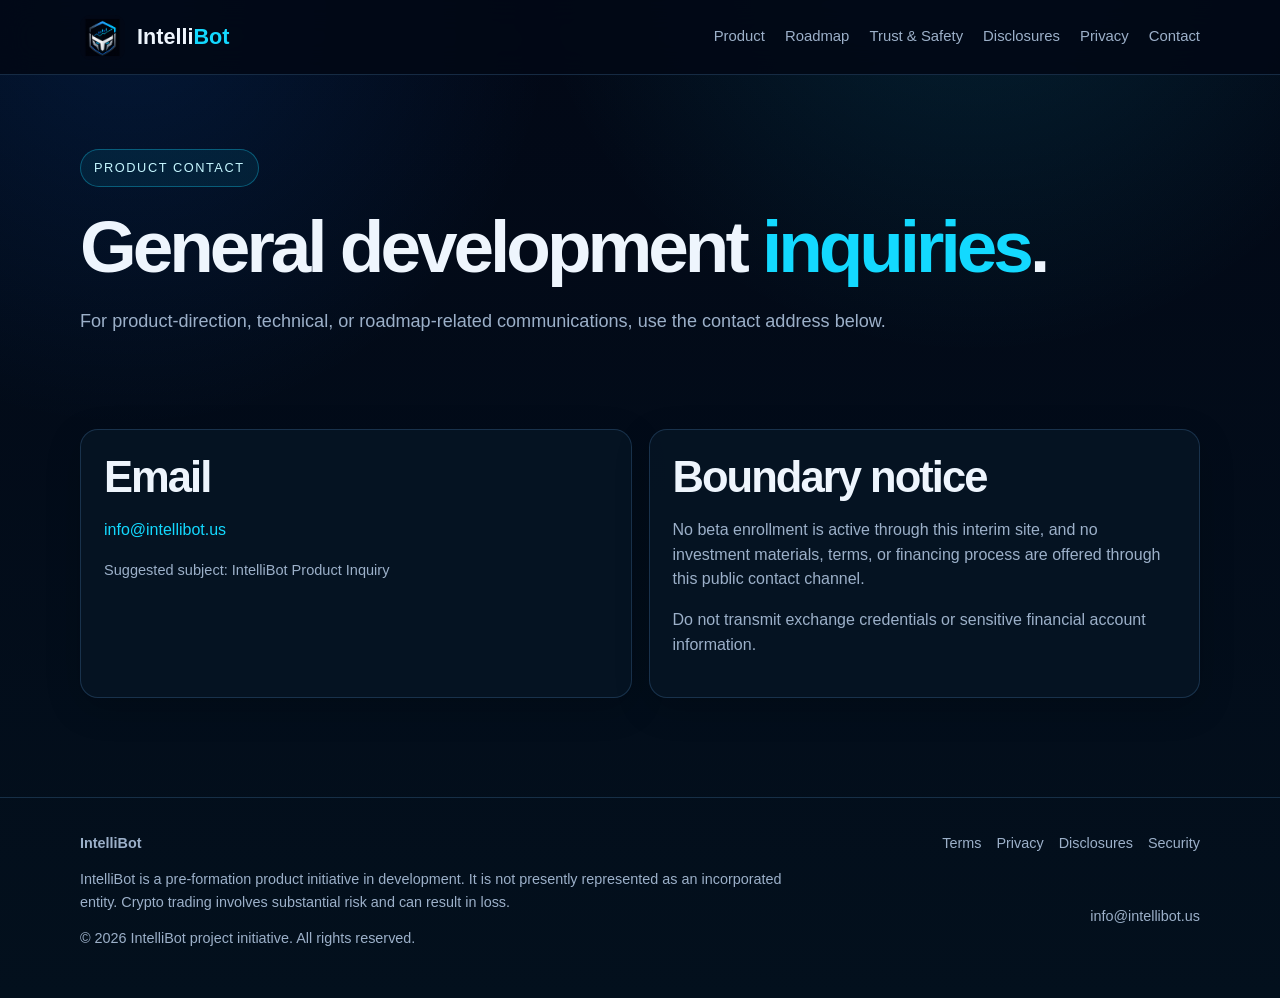
==== contact/index.html @ dc8e767e "initial commit initial commit" ====
<!doctype html>
<html lang="en">
<head>
<meta charset="utf-8"><meta name="viewport" content="width=device-width, initial-scale=1">
<title>Contact | IntelliBot</title>
<meta name="description" content="IntelliBot contact information.">
<link rel="icon" href="../assets/favicon.png">
<link rel="stylesheet" href="../assets/style.css">
</head>
<body>
<header class="site-header">
  <nav class="wrap nav-shell" aria-label="Primary navigation">
    <a class="brand" href="../" aria-label="IntelliBot home">
      <img src="../assets/intellibot-emblem.png" alt="">
      <span>Intelli<strong>Bot</strong></span>
    </a>
    <button class="mobile-toggle" type="button" aria-expanded="false" aria-controls="site-navigation" data-nav-toggle>
      <span class="sr-only">Open navigation menu</span>
      <span class="hamburger" aria-hidden="true"><span></span><span></span><span></span></span>
    </button>
    <div class="links" id="site-navigation" data-mobile-nav>
      <a href="../product/">Product</a>
      <a href="../roadmap/">Roadmap</a>
      <a href="../trust/">Trust &amp; Safety</a>
      <a href="../disclosures/">Disclosures</a>
      <a href="../privacy/">Privacy</a>
      <a href="../contact/">Contact</a>
    </div>
  </nav>
</header>

<main><section class="page-head"><div class="wrap"><span class="chip">Product contact</span><h1>General development <span>inquiries</span>.</h1><p class="lead">For product-direction, technical, or roadmap-related communications, use the contact address below.</p></div></section>
<section><div class="wrap grid two">
<div class="panel"><h2>Email</h2><p><a class="inline" href="mailto:info@intellibot.us">info@intellibot.us</a></p><p class="subtle">Suggested subject: IntelliBot Product Inquiry</p></div>
<div class="panel"><h2>Boundary notice</h2><p>No beta enrollment is active through this interim site, and no investment materials, terms, or financing process are offered through this public contact channel.</p><p>Do not transmit exchange credentials or sensitive financial account information.</p></div>
</div></section></main>

<footer>
 <div class="wrap footer-grid">
  <div>
   <strong>IntelliBot</strong>
   <p>IntelliBot is a pre-formation product initiative in development. It is not presently represented as an incorporated entity. Crypto trading involves substantial risk and can result in loss.</p>
   <p>© 2026 IntelliBot project initiative. All rights reserved.</p>
  </div>
  <div class="footer-links"><a href="../terms/">Terms</a><a href="../privacy/">Privacy</a><a href="../disclosures/">Disclosures</a><a href="../trust/">Security</a><a href="mailto:info@intellibot.us">info@intellibot.us</a></div>
 </div>
</footer>
<script src="../assets/navigation.js" defer></script></body></html>
---- assets/style.css ----
:root {
  --bg: #020816;
  --panel: #071525;
  --panel2: #091c30;
  --line: rgba(78, 132, 182, .28);
  --text: #eef5fd;
  --muted: #9cb0c9;
  --blue: #0b78ff;
  --cyan: #13d9ff;
  --green: #38d996;
  --warning: #ffc85c;
  --max: 1120px;
  --shadow: 0 20px 50px rgba(0,0,0,.32);
}
* { box-sizing: border-box; }
html { scroll-behavior: smooth; }
body {
  margin: 0; color: var(--text); font-family: Inter, Segoe UI, Arial, sans-serif;
  background: radial-gradient(circle at 76% -10%, rgba(19,217,255,.13), transparent 31%),
              radial-gradient(circle at 10% 0%, rgba(11,120,255,.14), transparent 28%),
              linear-gradient(180deg, #020816 0%, #03101d 100%);
  line-height: 1.55;
}
a { color: inherit; text-decoration: none; }
a.inline { color: var(--cyan); }
.wrap { width: min(var(--max), calc(100% - 42px)); margin: 0 auto; }
.site-header {
  position: sticky; top: 0; z-index: 10; background: rgba(2,8,22,.9);
  backdrop-filter: blur(15px); border-bottom: 1px solid var(--line);
}
.nav-shell { min-height: 74px; display:flex; align-items:center; justify-content:space-between; gap:20px; position:relative; }
.brand { display:flex; align-items:center; gap:12px; font-size:1.35rem; font-weight:760; }
.brand img { width:45px; height:45px; object-fit:cover; border-radius:10px; }
.brand strong { color: var(--cyan); }
.links { display:flex; flex-wrap:wrap; gap:20px; font-size:.93rem; color:var(--muted); align-items:center; }
.links a { min-height:44px; display:inline-flex; align-items:center; }
.links a:hover, .links a:focus-visible { color:var(--text); }
.mobile-toggle { display:none; min-height:46px; min-width:46px; align-items:center; justify-content:center; border:1px solid var(--line); border-radius:11px; background:rgba(7,21,37,.9); color:var(--text); cursor:pointer; }
.hamburger { width:21px; display:grid; gap:4px; }
.hamburger span { display:block; height:2px; background:var(--cyan); border-radius:99px; transition:transform .16s ease, opacity .16s ease; }
.mobile-toggle[aria-expanded="true"] .hamburger span:nth-child(1) { transform:translateY(6px) rotate(45deg); }
.mobile-toggle[aria-expanded="true"] .hamburger span:nth-child(2) { opacity:0; }
.mobile-toggle[aria-expanded="true"] .hamburger span:nth-child(3) { transform:translateY(-6px) rotate(-45deg); }
.sr-only { position:absolute; width:1px; height:1px; padding:0; margin:-1px; overflow:hidden; clip:rect(0,0,0,0); white-space:nowrap; border:0; }
.hero { padding:88px 0 56px; }
.hero-grid { display:grid; grid-template-columns:1.06fr .94fr; gap:58px; align-items:center; }
.chip {
  display:inline-block; font-size:.8rem; text-transform:uppercase; letter-spacing:.12em;
  color:#c5f6ff; border:1px solid rgba(19,217,255,.32); background:rgba(19,217,255,.08);
  padding:8px 13px; border-radius:999px; margin-bottom:22px;
}
h1 { margin:0; font-size:clamp(2.55rem,5.7vw,4.85rem); line-height:1.03; letter-spacing:-.055em; }
h1 span, h2 span { color:var(--cyan); }
h2 { margin:0; font-size:clamp(1.85rem,3.4vw,2.75rem); line-height:1.12; letter-spacing:-.045em; }
h3 { margin:0 0 8px; font-size:1.17rem; }
.lead { color:var(--muted); font-size:1.13rem; max-width:700px; margin:23px 0 0; }
.actions { display:flex; gap:12px; margin-top:33px; flex-wrap:wrap; }
.btn {
  padding:13px 19px; border-radius:10px; border:1px solid var(--line); font-weight:650;
  transition:all .17s; display:inline-flex; align-items:center; justify-content:center;
}
.btn.primary { background:linear-gradient(135deg, #005eff, #07c4ff); border-color:transparent; }
.btn:hover { transform:translateY(-1px); border-color:rgba(19,217,255,.55); }
.logo-card { border:1px solid var(--line); background:linear-gradient(180deg,rgba(7,21,37,.92),rgba(3,12,23,.92)); padding:28px; border-radius:26px; box-shadow:var(--shadow); text-align:center; }
.logo-card img { width:min(100%, 450px); max-height:430px; object-fit:cover; border-radius:20px; }
.wordmark { font-size:clamp(2.1rem,3vw,2.65rem); font-weight:760; letter-spacing:-.045em; margin-top:16px; }
.wordmark strong { color:#087dff; }
.notice { border:1px solid rgba(255,200,92,.34); background:rgba(255,200,92,.08); border-radius:15px; color:#e9d5a9; padding:17px 19px; }
.notice strong { color:var(--warning); }
section { padding:54px 0; }
.section-heading { max-width:790px; margin-bottom:28px; }
.kicker { color:var(--cyan); font-size:.76rem; font-weight:700; letter-spacing:.14em; text-transform:uppercase; margin-bottom:10px; }
.section-heading p, .card p, .panel p { color:var(--muted); }
.grid { display:grid; gap:17px; }
.two { grid-template-columns:repeat(2, minmax(0, 1fr)); }
.three { grid-template-columns:repeat(3, minmax(0, 1fr)); }
.four { grid-template-columns:repeat(4, minmax(0, 1fr)); }
.card, .panel { background:rgba(7,21,37,.82); border:1px solid var(--line); border-radius:18px; padding:23px; box-shadow:0 10px 35px rgba(0,0,0,.18); }
.card p { margin:9px 0 0; }
.tag { color:var(--cyan); font-size:.76rem; text-transform:uppercase; letter-spacing:.1em; font-weight:700; margin-bottom:10px; }
ul.clean { list-style:none; margin:17px 0 0; padding:0; display:grid; gap:11px; color:var(--muted); }
ul.clean li { position:relative; padding-left:23px; }
ul.clean li::before { content:""; position:absolute; left:0; top:.62em; width:8px; height:8px; border-radius:99px; background:linear-gradient(135deg,var(--blue),var(--cyan)); }
.table { overflow:auto; border-radius:18px; border:1px solid var(--line); }
table { width:100%; border-collapse:collapse; min-width:690px; background:rgba(7,21,37,.82); }
th, td { text-align:left; padding:15px 16px; border-bottom:1px solid var(--line); vertical-align:top; }
th { color:#d5e8fd; text-transform:uppercase; font-size:.78rem; letter-spacing:.09em; background:rgba(9,28,48,.86); }
td { color:var(--muted); }
.banner { margin:0 0 10px; padding:21px 0; border-top:1px solid var(--line); border-bottom:1px solid var(--line); background:rgba(8,31,61,.62); color:#bfd7f3; }
footer { border-top:1px solid var(--line); margin-top:45px; padding:34px 0; color:var(--muted); font-size:.9rem; }
.footer-grid { display:grid; grid-template-columns:1.35fr .65fr; gap:26px; }
.footer-links { display:flex; gap:15px; flex-wrap:wrap; justify-content:flex-end; }
.page-head { padding:74px 0 40px; }
.page-head .lead { max-width:840px; }
.subtle { color:var(--muted); font-size:.91rem; }


/* Responsive behavior: the layout adapts to viewport width rather than guessing device type. */
@media (max-width: 900px) {
  body.nav-open { overflow: hidden; }
  .wrap { width: min(var(--max), calc(100% - 32px)); }
  .nav-shell { min-height: 70px; }
  .mobile-toggle { display:inline-flex; }
  .links {
    display:none;
    position:absolute;
    top:calc(100% + 10px);
    left:0;
    right:0;
    flex-direction:column;
    align-items:stretch;
    gap:4px;
    padding:10px;
    background:rgba(4,13,26,.98);
    border:1px solid var(--line);
    border-radius:15px;
    box-shadow:var(--shadow);
  }
  .links.open { display:flex; }
  .links a {
    padding:10px 12px;
    border-radius:9px;
    color:var(--muted);
  }
  .links a:hover, .links a:focus-visible {
    color:var(--text);
    background:rgba(13,126,255,.12);
  }
  .hero { padding:46px 0 42px; }
  .hero-grid, .two, .three, .four, .footer-grid { grid-template-columns:1fr; }
  .hero-grid { gap:32px; }
  .hero-grid > div:first-child { order:2; }
  .hero-grid .logo-card { order:1; padding:20px; max-width:540px; margin:0 auto; }
  .logo-card img { max-height:330px; }
  .section-heading { margin-bottom:23px; }
  section { padding:42px 0; }
  .footer-links { justify-content:flex-start; }
  .table { -webkit-overflow-scrolling:touch; position:relative; }
  table { min-width:620px; }
}

@media (max-width: 600px) {
  .wrap { width:calc(100% - 26px); }
  .brand { font-size:1.2rem; }
  .brand img { width:42px; height:42px; }
  .hero { padding:32px 0 34px; }
  h1 { font-size:clamp(2.05rem, 11.5vw, 2.75rem); }
  h2 { font-size:clamp(1.55rem, 8vw, 2rem); }
  .lead { font-size:1rem; line-height:1.55; margin-top:18px; }
  .chip { font-size:.69rem; letter-spacing:.09em; padding:7px 10px; margin-bottom:17px; }
  .actions { display:grid; margin-top:25px; }
  .btn { width:100%; min-height:49px; }
  .logo-card { border-radius:20px; }
  .logo-card img { max-height:250px; }
  .wordmark { font-size:2.05rem; }
  .card, .panel { padding:19px; border-radius:15px; }
  .notice { padding:14px 15px; font-size:.91rem; }
  .banner { font-size:.9rem; padding:16px 0; }
  section { padding:34px 0; }
  th, td { padding:12px 13px; font-size:.92rem; }
  table { min-width:560px; }
  footer { margin-top:30px; padding:27px 0; }
}

@media (prefers-reduced-motion: reduce) {
  *, *::before, *::after { scroll-behavior:auto; transition:none !important; animation:none !important; }
}
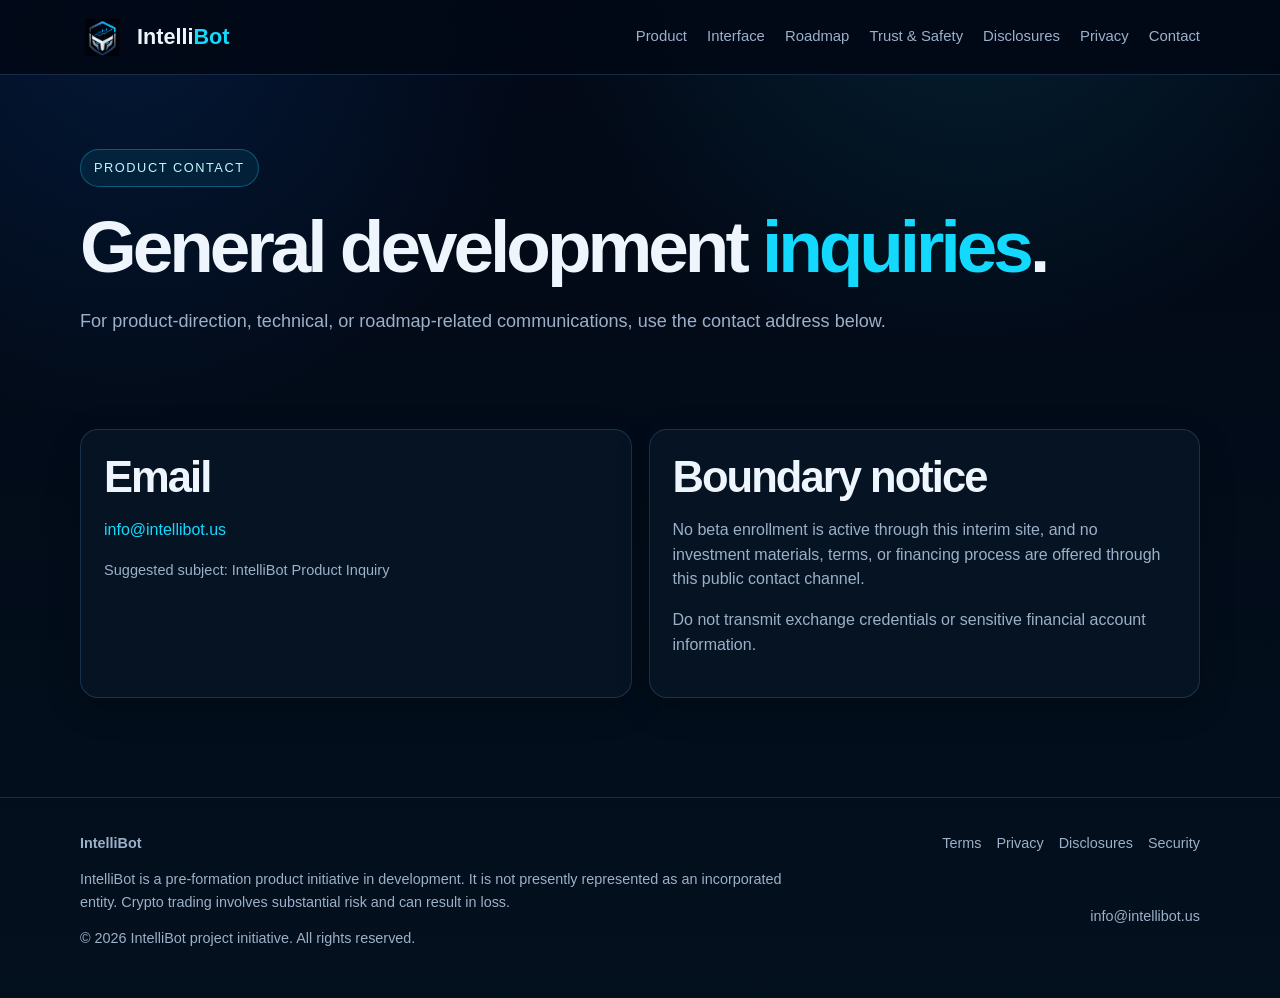
==== commit ee4fc142: "fourth commit fourth commit" ====
--- a/contact/index.html
+++ b/contact/index.html
@@ -20,6 +20,7 @@
     </button>
     <div class="links" id="site-navigation" data-mobile-nav>
       <a href="../product/">Product</a>
+      <a href="../interface/">Interface</a>
       <a href="../roadmap/">Roadmap</a>
       <a href="../trust/">Trust &amp; Safety</a>
       <a href="../disclosures/">Disclosures</a>
--- a/assets/style.css
+++ b/assets/style.css
@@ -165,3 +165,192 @@
 @media (prefers-reduced-motion: reduce) {
   *, *::before, *::after { scroll-behavior:auto; transition:none !important; animation:none !important; }
 }
+
+
+/* V5 product and roadmap professional-page extensions */
+.pro-head { padding-bottom: 32px; }
+.status-strip {
+  display:grid;
+  grid-template-columns:repeat(4, minmax(0, 1fr));
+  gap:12px;
+  margin-top:32px;
+}
+.status-strip > div {
+  border:1px solid var(--line);
+  border-radius:16px;
+  padding:16px;
+  background:linear-gradient(180deg, rgba(7,21,37,.86), rgba(4,14,26,.86));
+  box-shadow:0 10px 30px rgba(0,0,0,.18);
+}
+.status-strip strong { display:block; color:#dff7ff; font-size:.82rem; text-transform:uppercase; letter-spacing:.09em; margin-bottom:7px; }
+.status-strip span { display:block; color:var(--muted); font-size:.93rem; line-height:1.45; }
+.feature-panel p + p { margin-top:12px; }
+.strong-list li { color:#c8d9ec; }
+.flow-box {
+  display:flex;
+  flex-wrap:wrap;
+  align-items:center;
+  gap:9px;
+  margin:18px 0;
+  padding:19px;
+  border:1px solid var(--line);
+  border-radius:18px;
+  background:rgba(7,21,37,.82);
+  box-shadow:0 10px 35px rgba(0,0,0,.18);
+}
+.flow-box div {
+  border:1px solid rgba(19,217,255,.28);
+  background:rgba(19,217,255,.07);
+  color:#dff7ff;
+  border-radius:999px;
+  padding:9px 12px;
+  font-size:.88rem;
+  white-space:nowrap;
+}
+.flow-box span { color:var(--cyan); opacity:.85; }
+.surface-grid .card:nth-child(7) { grid-column: span 3; }
+.feature-grid .deep-card { min-height: 210px; }
+.deep-card h3 { font-size:1.22rem; }
+.timeline { display:grid; gap:18px; }
+.timeline-item {
+  display:grid;
+  grid-template-columns:58px 1fr;
+  gap:17px;
+  align-items:start;
+}
+.timeline-marker {
+  width:46px;
+  height:46px;
+  border-radius:50%;
+  display:flex;
+  align-items:center;
+  justify-content:center;
+  color:#eafdff;
+  font-weight:800;
+  border:1px solid rgba(19,217,255,.45);
+  background:linear-gradient(135deg, rgba(11,120,255,.62), rgba(19,217,255,.28));
+  box-shadow:0 0 0 8px rgba(19,217,255,.05);
+}
+.timeline-item.current .timeline-marker { border-color:rgba(56,217,150,.6); background:linear-gradient(135deg, rgba(56,217,150,.55), rgba(19,217,255,.20)); }
+.timeline-content {
+  border:1px solid var(--line);
+  border-radius:18px;
+  padding:22px;
+  background:rgba(7,21,37,.82);
+  box-shadow:0 10px 35px rgba(0,0,0,.18);
+}
+.timeline-content p { color:var(--muted); margin:8px 0 0; }
+.timeline-content ul.clean { margin-top:14px; }
+@media (max-width: 900px) {
+  .status-strip { grid-template-columns:repeat(2, minmax(0, 1fr)); }
+  .surface-grid .card:nth-child(7) { grid-column:auto; }
+}
+@media (max-width: 600px) {
+  .status-strip { grid-template-columns:1fr; }
+  .flow-box div { white-space:normal; width:100%; }
+  .flow-box span { display:none; }
+  .timeline-item { grid-template-columns:1fr; }
+  .timeline-marker { width:42px; height:42px; }
+  .timeline-content { padding:18px; }
+}
+
+/* V6 concept UI preview additions */
+.visual-panel {
+  overflow: hidden;
+  padding: 0;
+}
+.visual-panel img,
+.concept-image {
+  display: block;
+  width: 100%;
+  height: auto;
+}
+.visual-caption {
+  padding: 18px 20px 20px;
+  color: var(--muted);
+  font-size: .95rem;
+  border-top: 1px solid var(--line);
+  background: rgba(2, 8, 22, .58);
+}
+.concept-grid {
+  display: grid;
+  grid-template-columns: minmax(0, 1.22fr) minmax(280px, .78fr);
+  gap: 18px;
+  align-items: start;
+}
+.concept-label {
+  display: inline-flex;
+  align-items: center;
+  gap: 8px;
+  color: #c5f6ff;
+  border: 1px solid rgba(19,217,255,.32);
+  background: rgba(19,217,255,.08);
+  border-radius: 999px;
+  padding: 7px 11px;
+  font-size: .78rem;
+  text-transform: uppercase;
+  letter-spacing: .11em;
+  margin-bottom: 14px;
+}
+.concept-disclaimer {
+  border: 1px solid rgba(255,200,92,.35);
+  background: rgba(255,200,92,.08);
+  color: #e9d5a9;
+  border-radius: 15px;
+  padding: 16px 18px;
+  margin-top: 16px;
+}
+.image-stack {
+  display: grid;
+  gap: 18px;
+}
+@media (max-width: 900px) {
+  .concept-grid { grid-template-columns: 1fr; }
+  .visual-caption { padding: 15px 16px 17px; }
+}
+
+
+/* V7 robust concept UI gallery additions */
+.showcase-grid {
+  display: grid;
+  grid-template-columns: minmax(0, 1.35fr) minmax(300px, .65fr);
+  gap: 18px;
+  align-items: start;
+}
+.showcase-main .concept-image {
+  border-bottom: 1px solid var(--line);
+}
+.compact-actions {
+  margin-top: 18px;
+}
+.mini-gallery {
+  display: grid;
+  grid-template-columns: repeat(3, minmax(0, 1fr));
+  gap: 18px;
+  margin-top: 18px;
+}
+.interface-gallery {
+  display: grid;
+  grid-template-columns: repeat(2, minmax(0, 1fr));
+  gap: 18px;
+}
+.interface-gallery .gallery-feature {
+  grid-column: 1 / -1;
+}
+.interface-gallery .visual-caption,
+.mini-gallery .visual-caption {
+  min-height: 84px;
+}
+.visual-panel .concept-image {
+  background: rgba(0,0,0,.25);
+}
+@media (max-width: 900px) {
+  .showcase-grid,
+  .mini-gallery,
+  .interface-gallery {
+    grid-template-columns: 1fr;
+  }
+  .interface-gallery .gallery-feature {
+    grid-column: auto;
+  }
+}
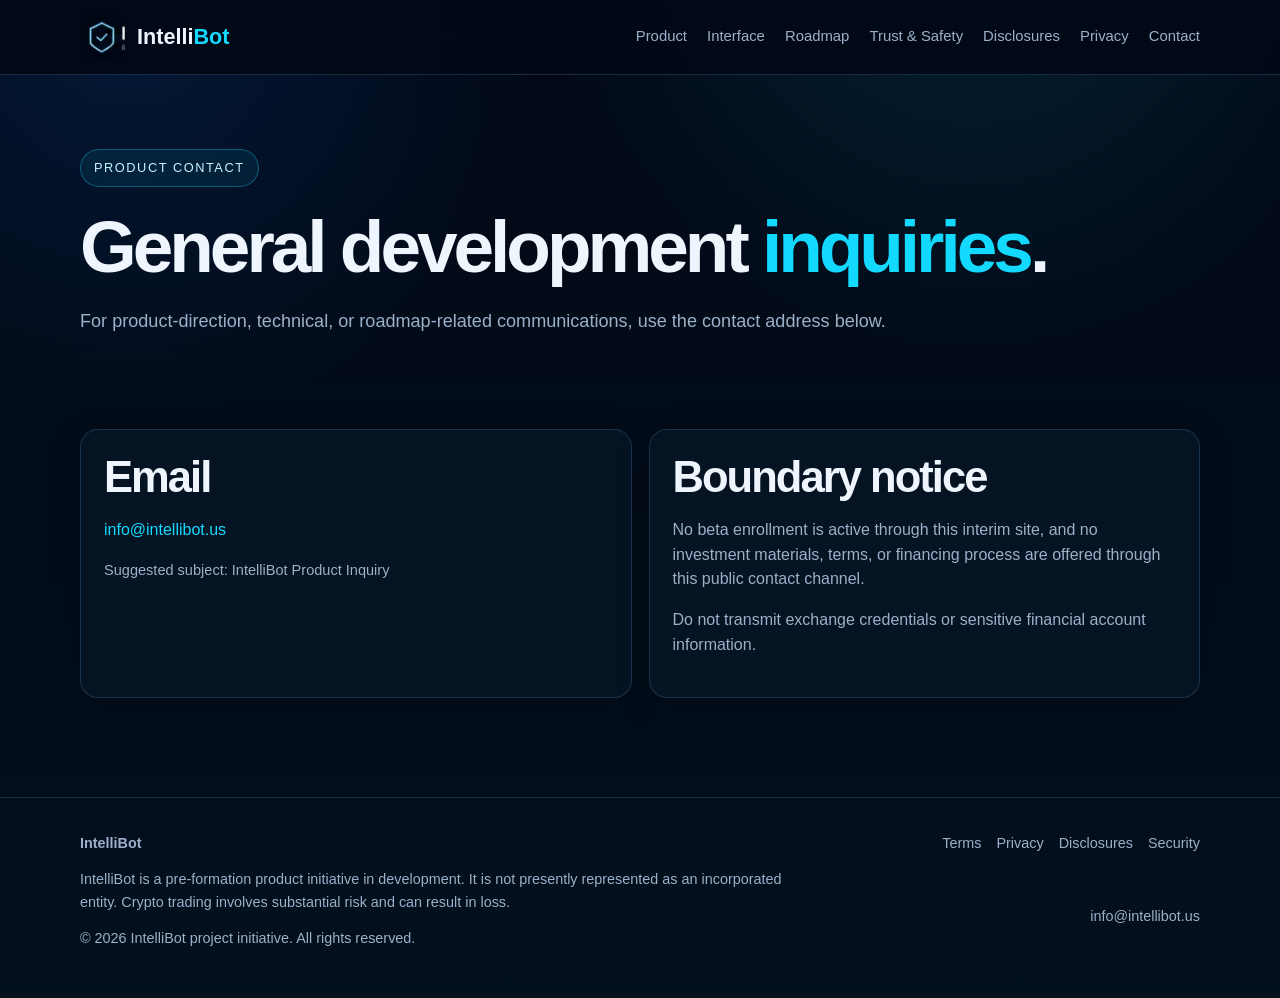
==== commit 91971d67: "fifth commit fifth commit" ====
--- a/contact/index.html
+++ b/contact/index.html
@@ -11,7 +11,7 @@
 <header class="site-header">
   <nav class="wrap nav-shell" aria-label="Primary navigation">
     <a class="brand" href="../" aria-label="IntelliBot home">
-      <img src="../assets/intellibot-emblem.png" alt="">
+      <img src="../assets/intellibot-shield-badge-tt169-v8.png" alt="">
       <span>Intelli<strong>Bot</strong></span>
     </a>
     <button class="mobile-toggle" type="button" aria-expanded="false" aria-controls="site-navigation" data-nav-toggle>
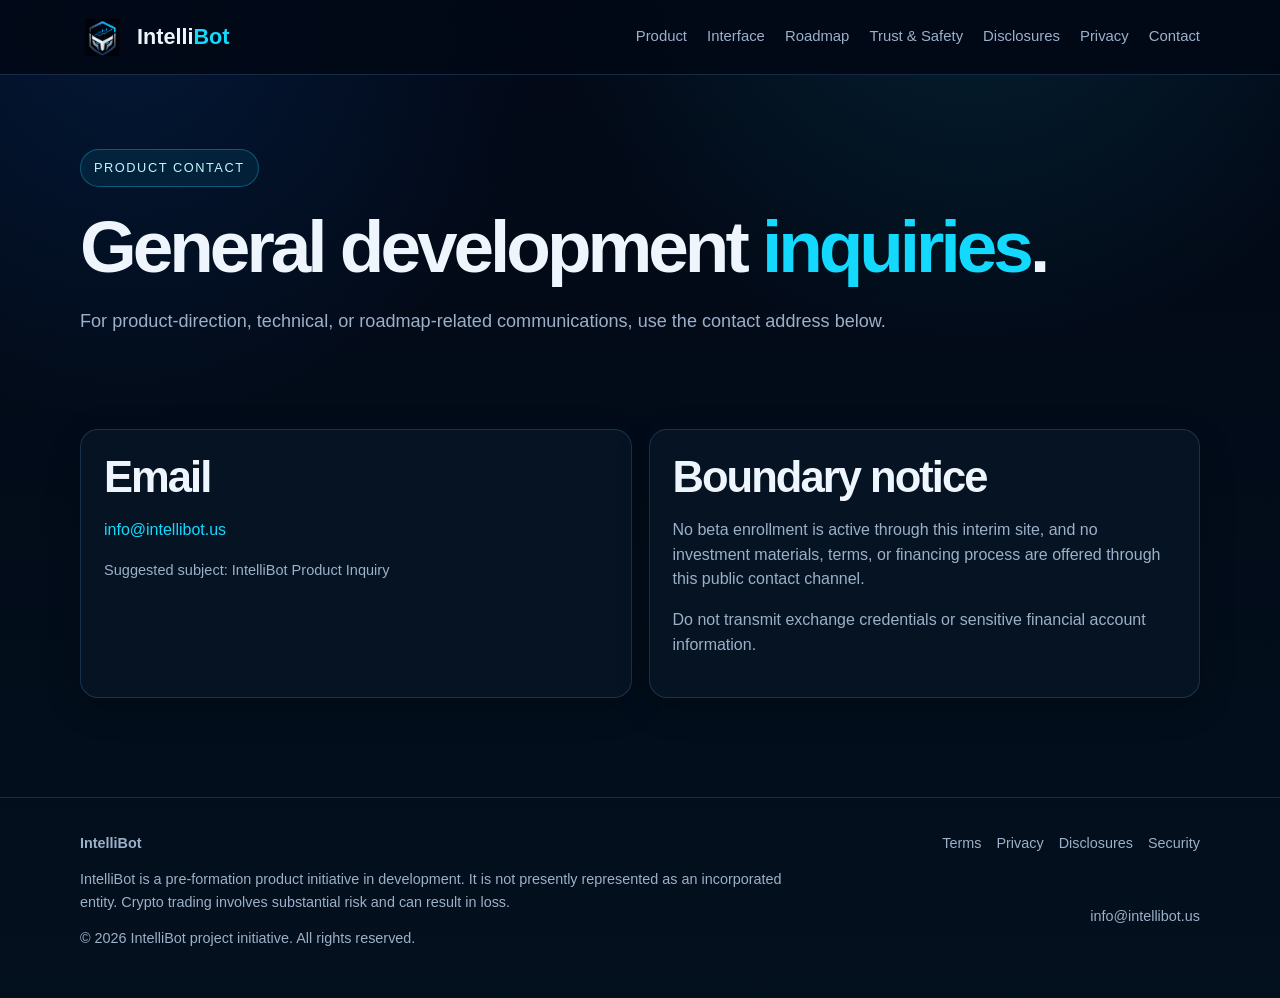
==== commit 1109d85f: "logo fix logo fix" ====
--- a/contact/index.html
+++ b/contact/index.html
@@ -11,7 +11,7 @@
 <header class="site-header">
   <nav class="wrap nav-shell" aria-label="Primary navigation">
     <a class="brand" href="../" aria-label="IntelliBot home">
-      <img src="../assets/intellibot-shield-badge-tt169-v8.png" alt="">
+      <img src="../assets/intellibot-emblem.png" alt="">
       <span>Intelli<strong>Bot</strong></span>
     </a>
     <button class="mobile-toggle" type="button" aria-expanded="false" aria-controls="site-navigation" data-nav-toggle>
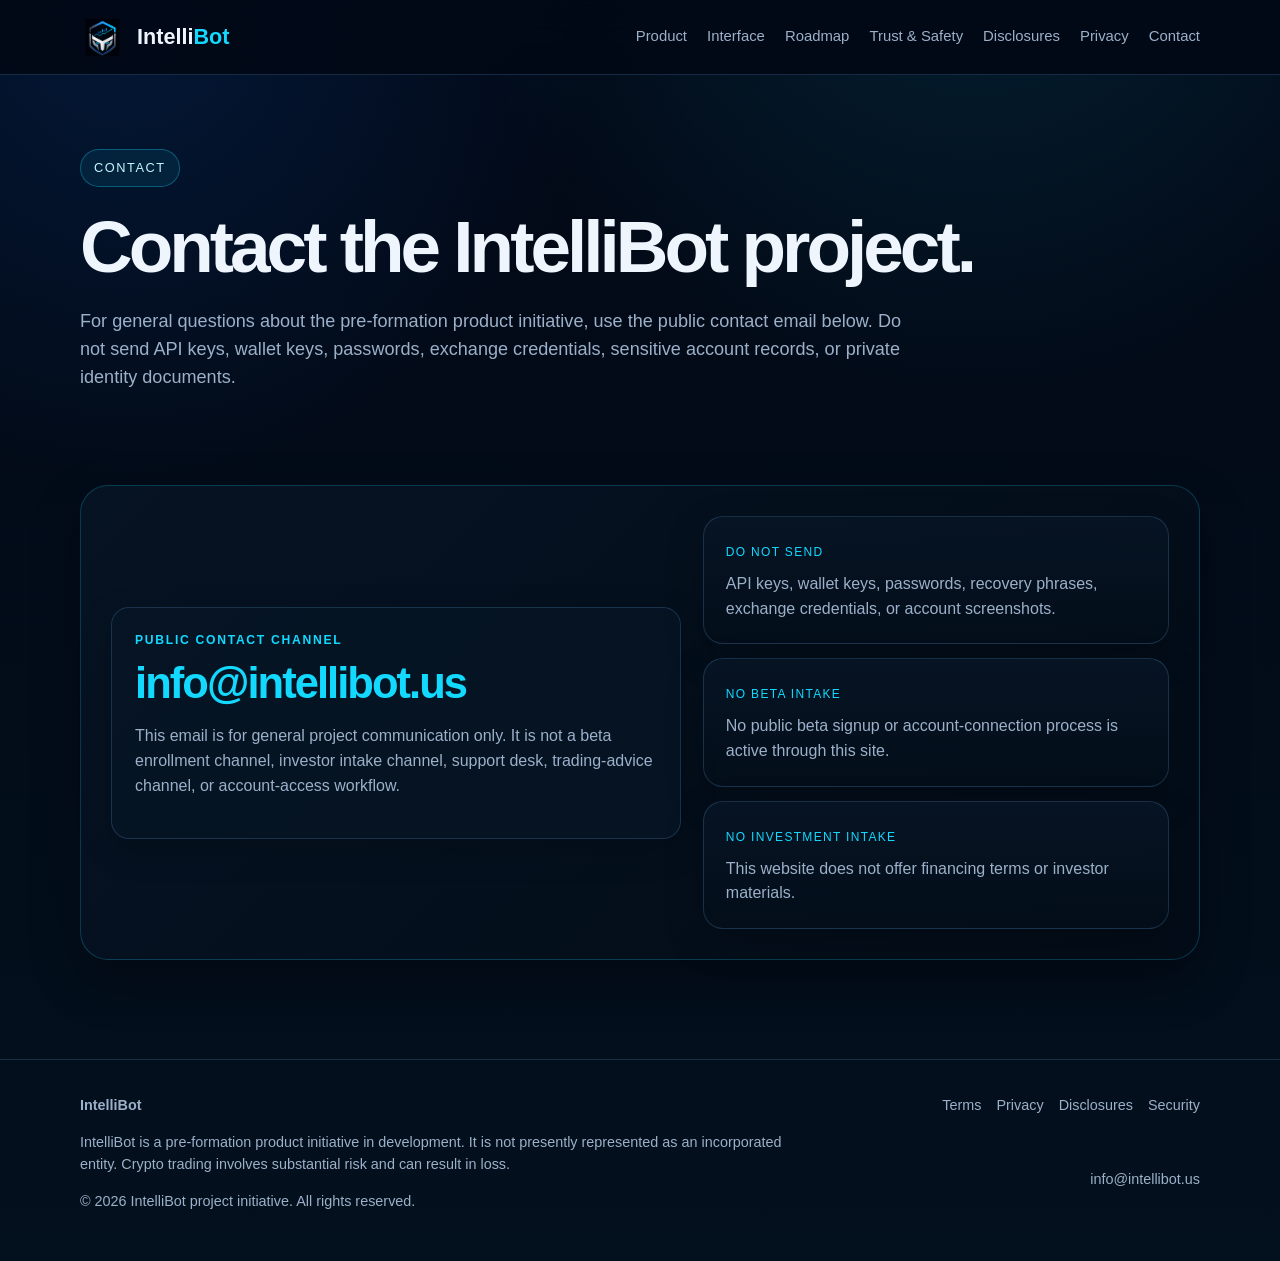
==== commit 7fbf7377: "7th commit 7th commit" ====
--- a/contact/index.html
+++ b/contact/index.html
@@ -3,7 +3,7 @@
 <head>
 <meta charset="utf-8"><meta name="viewport" content="width=device-width, initial-scale=1">
 <title>Contact | IntelliBot</title>
-<meta name="description" content="IntelliBot contact information.">
+<meta name="description" content="Contact IntelliBot pre-formation product initiative.">
 <link rel="icon" href="../assets/favicon.png">
 <link rel="stylesheet" href="../assets/style.css">
 </head>
@@ -29,13 +29,30 @@
     </div>
   </nav>
 </header>
+<main>
+<section class="page-head">
+  <div class="wrap">
+    <span class="chip">Contact</span>
+    <h1>Contact the IntelliBot project.</h1>
+    <p class="lead">For general questions about the pre-formation product initiative, use the public contact email below. Do not send API keys, wallet keys, passwords, exchange credentials, sensitive account records, or private identity documents.</p>
+  </div>
+</section>
 
-<main><section class="page-head"><div class="wrap"><span class="chip">Product contact</span><h1>General development <span>inquiries</span>.</h1><p class="lead">For product-direction, technical, or roadmap-related communications, use the contact address below.</p></div></section>
-<section><div class="wrap grid two">
-<div class="panel"><h2>Email</h2><p><a class="inline" href="mailto:info@intellibot.us">info@intellibot.us</a></p><p class="subtle">Suggested subject: IntelliBot Product Inquiry</p></div>
-<div class="panel"><h2>Boundary notice</h2><p>No beta enrollment is active through this interim site, and no investment materials, terms, or financing process are offered through this public contact channel.</p><p>Do not transmit exchange credentials or sensitive financial account information.</p></div>
-</div></section></main>
-
+<section>
+ <div class="wrap split-panel">
+  <div class="panel elevated">
+    <div class="kicker">Public contact channel</div>
+    <h2><a class="inline" href="mailto:info@intellibot.us">info@intellibot.us</a></h2>
+    <p>This email is for general project communication only. It is not a beta enrollment channel, investor intake channel, support desk, trading-advice channel, or account-access workflow.</p>
+  </div>
+  <div class="contact-rules">
+    <article><span>Do not send</span><p>API keys, wallet keys, passwords, recovery phrases, exchange credentials, or account screenshots.</p></article>
+    <article><span>No beta intake</span><p>No public beta signup or account-connection process is active through this site.</p></article>
+    <article><span>No investment intake</span><p>This website does not offer financing terms or investor materials.</p></article>
+  </div>
+ </div>
+</section>
+</main>
 <footer>
  <div class="wrap footer-grid">
   <div>
@@ -46,4 +63,4 @@
   <div class="footer-links"><a href="../terms/">Terms</a><a href="../privacy/">Privacy</a><a href="../disclosures/">Disclosures</a><a href="../trust/">Security</a><a href="mailto:info@intellibot.us">info@intellibot.us</a></div>
  </div>
 </footer>
-<script src="../assets/navigation.js" defer></script></body></html>+<script src="../assets/navigation.js" defer></script></body></html>
--- a/assets/style.css
+++ b/assets/style.css
@@ -354,3 +354,302 @@
     grid-column: auto;
   }
 }
+
+
+/* V7.2 professional presentation and interaction upgrade */
+.hero-premium {
+  position: relative;
+  overflow: hidden;
+}
+.hero-premium::after {
+  content: "";
+  position: absolute;
+  inset: auto -10% -18% 42%;
+  height: 360px;
+  pointer-events: none;
+  background: radial-gradient(circle, rgba(19,217,255,.18), transparent 62%);
+  filter: blur(12px);
+}
+.premium-card {
+  position: relative;
+}
+.premium-card::before {
+  content: "";
+  position: absolute;
+  inset: -1px;
+  border-radius: 26px;
+  pointer-events: none;
+  background: linear-gradient(135deg, rgba(19,217,255,.22), transparent 42%, rgba(11,120,255,.22));
+  mask: linear-gradient(#000 0 0) content-box, linear-gradient(#000 0 0);
+  -webkit-mask: linear-gradient(#000 0 0) content-box, linear-gradient(#000 0 0);
+  padding: 1px;
+  opacity: .75;
+}
+.control-stack {
+  counter-reset: stack;
+  display: grid;
+  grid-template-columns: repeat(5, minmax(0, 1fr));
+  gap: 14px;
+}
+.control-stack article,
+.blueprint-grid article,
+.safety-grid article,
+.disclosure-grid article,
+.contact-rules article {
+  border: 1px solid var(--line);
+  border-radius: 20px;
+  padding: 22px;
+  background: linear-gradient(180deg, rgba(7,21,37,.88), rgba(4,14,26,.78));
+  box-shadow: 0 14px 40px rgba(0,0,0,.20);
+  transition: transform .18s ease, border-color .18s ease, background .18s ease;
+}
+.control-stack article:hover,
+.blueprint-grid article:hover,
+.safety-grid article:hover,
+.disclosure-grid article:hover,
+.contact-rules article:hover,
+.card:hover,
+.panel.elevated:hover,
+.visual-panel:hover {
+  transform: translateY(-3px);
+  border-color: rgba(19,217,255,.48);
+  background: linear-gradient(180deg, rgba(9,28,48,.94), rgba(5,18,32,.86));
+}
+.control-stack span,
+.phase-index {
+  display: inline-flex;
+  align-items: center;
+  justify-content: center;
+  width: 42px;
+  height: 42px;
+  border-radius: 14px;
+  margin-bottom: 16px;
+  color: #eafdff;
+  font-weight: 800;
+  background: linear-gradient(135deg, rgba(11,120,255,.88), rgba(19,217,255,.28));
+  border: 1px solid rgba(19,217,255,.38);
+}
+.control-stack p,
+.blueprint-grid p,
+.safety-grid p,
+.disclosure-grid p,
+.contact-rules p {
+  color: var(--muted);
+  margin: 8px 0 0;
+}
+.section-split {
+  padding-top: 36px;
+}
+.split-panel {
+  display: grid;
+  grid-template-columns: minmax(0, 1.1fr) minmax(320px, .9fr);
+  gap: 22px;
+  align-items: center;
+  border: 1px solid rgba(19,217,255,.22);
+  border-radius: 28px;
+  padding: 30px;
+  background: linear-gradient(135deg, rgba(7,21,37,.86), rgba(3,12,23,.92));
+  box-shadow: var(--shadow);
+}
+.stat-board {
+  display: grid;
+  grid-template-columns: repeat(2, minmax(0,1fr));
+  gap: 12px;
+}
+.stat-board div {
+  border: 1px solid var(--line);
+  border-radius: 18px;
+  padding: 18px;
+  background: rgba(2,8,22,.54);
+}
+.stat-board strong {
+  display: block;
+  color: #e8fbff;
+  font-size: .82rem;
+  text-transform: uppercase;
+  letter-spacing: .09em;
+  margin-bottom: 6px;
+}
+.stat-board span {
+  color: var(--muted);
+}
+.blueprint-grid {
+  display: grid;
+  grid-template-columns: repeat(5, minmax(0, 1fr));
+  gap: 14px;
+}
+.blueprint-grid b,
+.safety-grid span,
+.contact-rules span {
+  color: var(--cyan);
+  font-size: .75rem;
+  text-transform: uppercase;
+  letter-spacing: .11em;
+}
+.safety-grid {
+  display: grid;
+  grid-template-columns: repeat(3, minmax(0,1fr));
+  gap: 16px;
+}
+.disclosure-grid {
+  display: grid;
+  grid-template-columns: repeat(2, minmax(0,1fr));
+  gap: 16px;
+}
+.contact-rules {
+  display: grid;
+  gap: 14px;
+}
+.roadmap-lane {
+  display: grid;
+  gap: 18px;
+  position: relative;
+}
+.roadmap-card {
+  display: grid;
+  grid-template-columns: 64px minmax(0,1fr);
+  gap: 18px;
+  border: 1px solid var(--line);
+  border-radius: 22px;
+  padding: 24px;
+  background: linear-gradient(180deg, rgba(7,21,37,.86), rgba(4,14,26,.80));
+  box-shadow: 0 14px 40px rgba(0,0,0,.20);
+}
+.roadmap-card.current {
+  border-color: rgba(56,217,150,.46);
+}
+.gallery-enhanced .gallery-trigger {
+  display: block;
+  width: 100%;
+  padding: 0;
+  border: 0;
+  background: transparent;
+  color: inherit;
+  cursor: zoom-in;
+  text-align: left;
+}
+.gallery-enhanced .gallery-trigger:focus-visible {
+  outline: 3px solid rgba(19,217,255,.7);
+  outline-offset: 4px;
+}
+.gallery-enhanced .concept-image {
+  transition: transform .22s ease, filter .22s ease;
+}
+.gallery-enhanced .visual-panel:hover .concept-image {
+  transform: scale(1.015);
+  filter: saturate(1.08) contrast(1.03);
+}
+.lightbox {
+  position: fixed;
+  inset: 0;
+  z-index: 100;
+  display: none;
+  align-items: center;
+  justify-content: center;
+  padding: 28px;
+  background: rgba(0, 5, 14, .86);
+  backdrop-filter: blur(18px);
+}
+.lightbox.open { display: flex; }
+.lightbox-inner {
+  width: min(1280px, 96vw);
+  max-height: 92vh;
+  border: 1px solid rgba(19,217,255,.42);
+  border-radius: 22px;
+  overflow: hidden;
+  background: #020816;
+  box-shadow: 0 35px 90px rgba(0,0,0,.58);
+}
+.lightbox img {
+  display: block;
+  width: 100%;
+  max-height: 72vh;
+  object-fit: contain;
+  background: #020816;
+}
+.lightbox-caption {
+  display: grid;
+  gap: 4px;
+  padding: 16px 18px 18px;
+  color: var(--muted);
+  border-top: 1px solid var(--line);
+}
+.lightbox-caption strong { color: var(--text); }
+.lightbox-close,
+.lightbox-nav {
+  position: absolute;
+  border: 1px solid rgba(19,217,255,.36);
+  background: rgba(7,21,37,.92);
+  color: var(--text);
+  border-radius: 999px;
+  cursor: pointer;
+  display: inline-flex;
+  align-items: center;
+  justify-content: center;
+}
+.lightbox-close {
+  top: 18px;
+  right: 18px;
+  width: 46px;
+  height: 46px;
+  font-size: 1.4rem;
+}
+.lightbox-nav {
+  top: 50%;
+  transform: translateY(-50%);
+  width: 48px;
+  height: 48px;
+  font-size: 1.8rem;
+}
+.lightbox-prev { left: 18px; }
+.lightbox-next { right: 18px; }
+@media (max-width: 1050px) {
+  .control-stack,
+  .blueprint-grid {
+    grid-template-columns: repeat(2, minmax(0,1fr));
+  }
+  .control-stack article:last-child,
+  .blueprint-grid article:last-child {
+    grid-column: 1 / -1;
+  }
+}
+@media (max-width: 900px) {
+  .split-panel,
+  .safety-grid,
+  .disclosure-grid {
+    grid-template-columns: 1fr;
+  }
+  .stat-board {
+    grid-template-columns: 1fr;
+  }
+}
+@media (max-width: 600px) {
+  .control-stack,
+  .blueprint-grid {
+    grid-template-columns: 1fr;
+  }
+  .control-stack article:last-child,
+  .blueprint-grid article:last-child {
+    grid-column: auto;
+  }
+  .split-panel {
+    padding: 20px;
+    border-radius: 20px;
+  }
+  .roadmap-card {
+    grid-template-columns: 1fr;
+  }
+  .lightbox {
+    padding: 12px;
+  }
+  .lightbox-close {
+    top: 10px;
+    right: 10px;
+  }
+  .lightbox-nav {
+    width: 42px;
+    height: 42px;
+  }
+  .lightbox-prev { left: 10px; }
+  .lightbox-next { right: 10px; }
+}
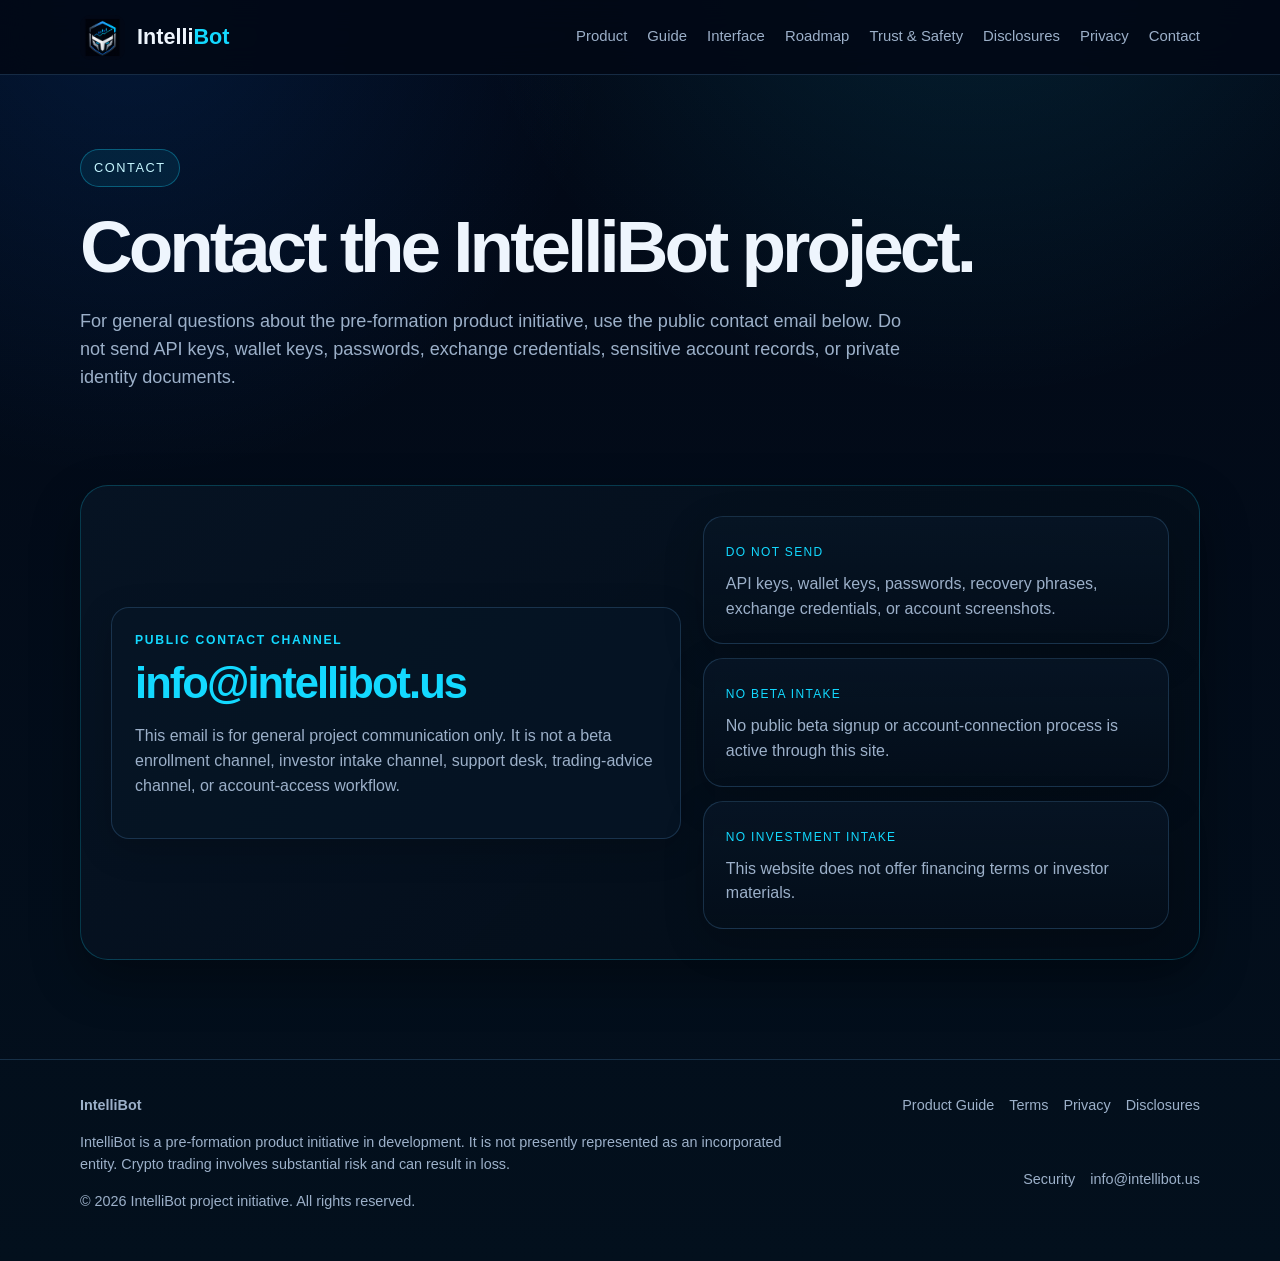
==== commit 3ce02bd7: "20260618_2154 20260618_2154" ====
--- a/contact/index.html
+++ b/contact/index.html
@@ -20,6 +20,7 @@
     </button>
     <div class="links" id="site-navigation" data-mobile-nav>
       <a href="../product/">Product</a>
+      <a href="../documents/">Guide</a>
       <a href="../interface/">Interface</a>
       <a href="../roadmap/">Roadmap</a>
       <a href="../trust/">Trust &amp; Safety</a>
@@ -60,7 +61,7 @@
    <p>IntelliBot is a pre-formation product initiative in development. It is not presently represented as an incorporated entity. Crypto trading involves substantial risk and can result in loss.</p>
    <p>© 2026 IntelliBot project initiative. All rights reserved.</p>
   </div>
-  <div class="footer-links"><a href="../terms/">Terms</a><a href="../privacy/">Privacy</a><a href="../disclosures/">Disclosures</a><a href="../trust/">Security</a><a href="mailto:info@intellibot.us">info@intellibot.us</a></div>
+  <div class="footer-links"><a href="../documents/">Product Guide</a><a href="../terms/">Terms</a><a href="../privacy/">Privacy</a><a href="../disclosures/">Disclosures</a><a href="../trust/">Security</a><a href="mailto:info@intellibot.us">info@intellibot.us</a></div>
  </div>
 </footer>
 <script src="../assets/navigation.js" defer></script></body></html>
--- a/assets/style.css
+++ b/assets/style.css
@@ -653,3 +653,34 @@
   .lightbox-prev { left: 10px; }
   .lightbox-next { right: 10px; }
 }
+
+/* V7.2.2 defect hardening: keep every interface-gallery card uniform. */
+.gallery-enhanced .visual-panel,
+.gallery-enhanced .gallery-feature {
+  grid-column: auto !important;
+}
+.gallery-enhanced .gallery-trigger,
+.gallery-enhanced .concept-image {
+  width: 100%;
+}
+
+/* V7.3 rebuilt interface image hardening: SVG gallery assets render uniformly. */
+.gallery-enhanced .visual-panel,
+.gallery-enhanced .gallery-feature {
+  grid-column: auto !important;
+}
+.gallery-enhanced .concept-image {
+  aspect-ratio: 16 / 9;
+  object-fit: cover;
+  object-position: center;
+}
+/* V7.4 user-supplied interface image hardening: gallery assets render uniformly. */
+.gallery-enhanced .visual-panel,
+.gallery-enhanced .gallery-feature {
+  grid-column: auto !important;
+}
+.gallery-enhanced .concept-image {
+  aspect-ratio: 16 / 9;
+  object-fit: cover;
+  object-position: center;
+}
